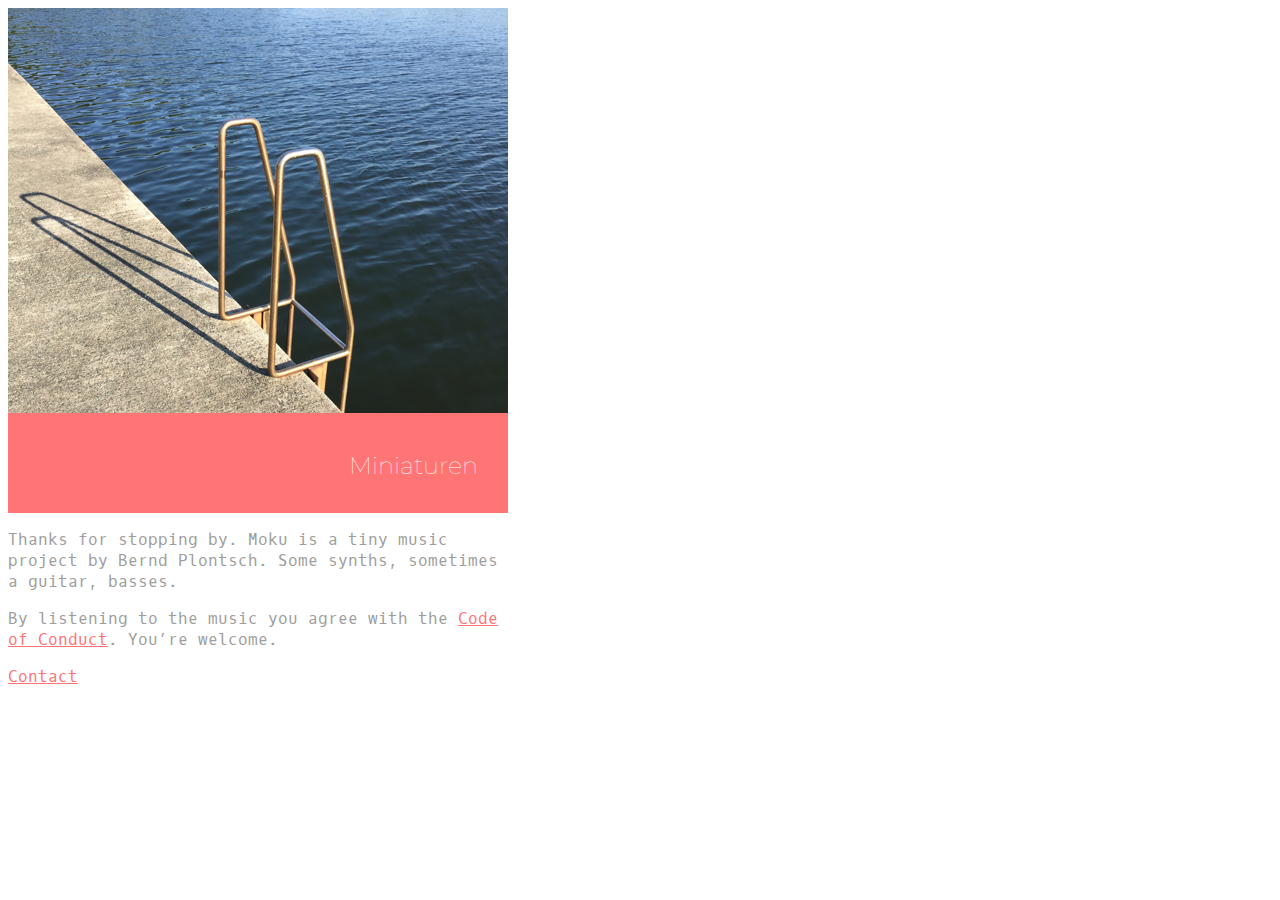
==== index.html @ fb61577e "Added wip version of code of conduct" ====
<!doctype html>
<html lang="en">
  <head>
    <meta charset="utf-8" />
    <meta name="viewport" content="width=device-width, initial-scale=1.0" />
    <title>Moku</title>
	<link href='http://fonts.googleapis.com/css?family=Oxygen+Mono' rel='stylesheet' type='text/css'>
    <link href='http://fonts.googleapis.com/css?family=Montserrat:700,400,100' rel='stylesheet' type='text/css'>
  </head>
  
  <style type="text/css" media="screen">
  	h1 {
	  font-family: 'Oxygen Mono', Helvetica, Arial, 'Lucida Grande', sans-serif;
	  color: hsla(0, 0%, 86%, 1);
	  font-size: 2em;
	}
	
  	body {
	  font-family: 'Oxygen Mono', Helvetica, Arial, 'Lucida Grande', sans-serif;
	  color: hsla(0, 0%, 62%, 1);
	  background-color: hsla(0, 0%, 95%, 1)
	  font-weight: 100;
	  font-size: 1em;
	}
	
	div {
		width:500px;
		z-index: 1;
	}
	
	a {
		color: hsla(360, 100%, 73%, 1);
	}
	
	div #caption {
		margin-top: -100px;
		background-color: hsla(360, 100%, 73%, 1);
		position: relative; width: 500px; height: 100px;
	}

	div #caption h1,h2 {
		font-family: 'Montserrat';
		padding: 10px;
		color: hsla(0, 0%, 100%, 1);
	}
		
	div #caption h1 {
		text-align:left;float:left;
		font-weight: 800;		
		padding-left: 30px;		
	}
	
	div #caption h2 {
		padding-top: 18px;				
		padding-right: 30px;		
		text-align:right;float:right;
		font-weight: 100;
	}
	
  </style>
  
  
  <body>
	  <div id="music">
		  <div id="song">
		  <img src="images/Miniaturen.png" />
		  <div id="caption">
		  	<h2>Miniaturen</h2>
		  </div>
		  </div>
		  <!--iframe width="100%" height="166" scrolling="no" frameborder="no" src="https://w.soundcloud.com/player/?url=https%3A//api.soundcloud.com/tracks/191146434&amp;color=ff5500&amp;auto_play=false&amp;hide_related=false&amp;show_comments=true&amp;show_user=true&amp;show_reposts=false"></iframe-->
	  </div>
	  
	  <div id="about">
	  <p>Thanks for stopping by. Moku is a tiny music project by Bernd Plontsch. Some synths, sometimes a guitar, basses.</p>
	  <p>By listening to the music you agree with the <a href="code-of-conduct.html">Code of Conduct</a>. You’re welcome.</p>	  	
	  </div>
	  <div><a href="https://twitter.com/berndplontsch">Contact</a></div>
  </body>
</html>
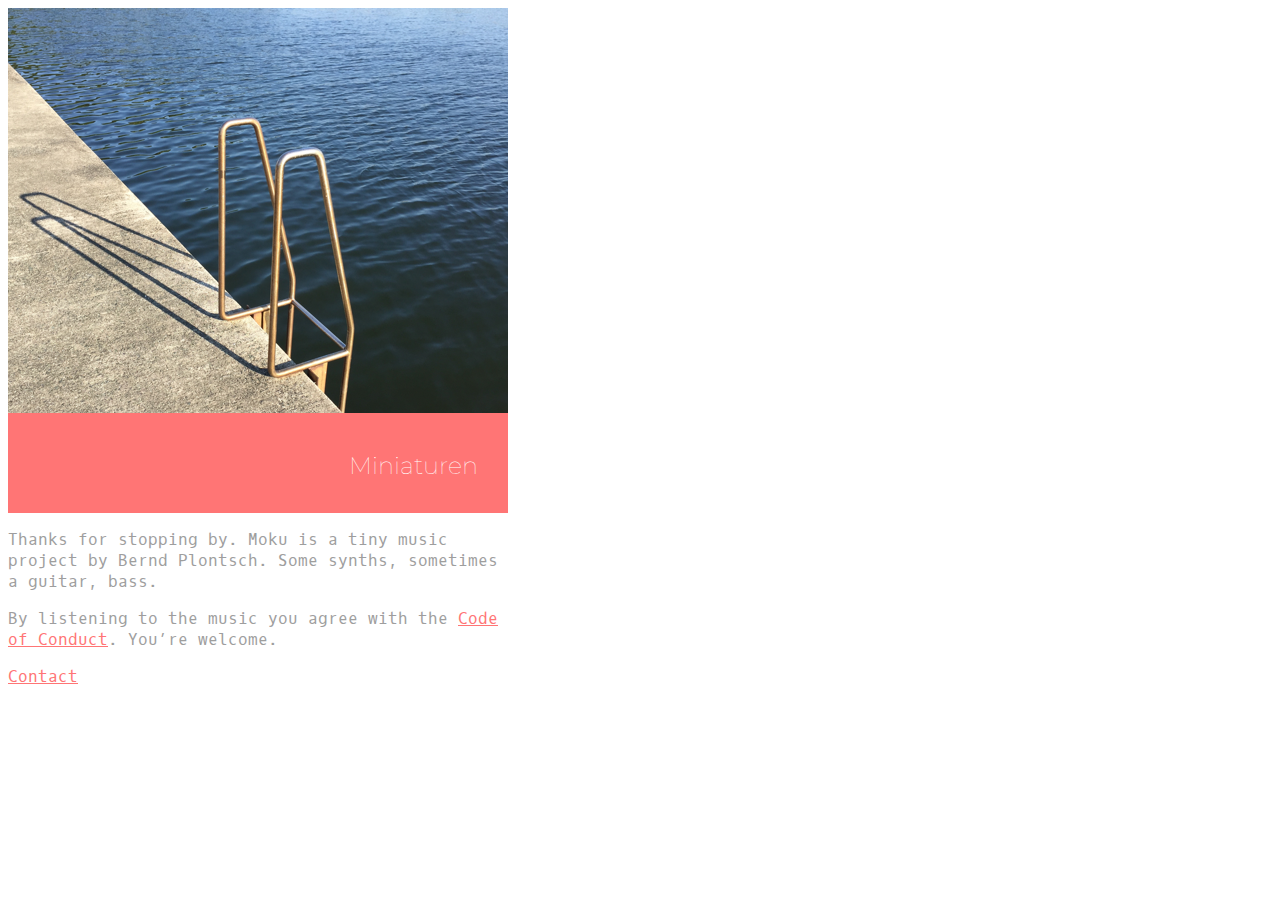
==== commit ab738c6b: "updated back link" ====
--- a/index.html
+++ b/index.html
@@ -72,7 +72,7 @@
 	  </div>
 	  
 	  <div id="about">
-	  <p>Thanks for stopping by. Moku is a tiny music project by Bernd Plontsch. Some synths, sometimes a guitar, basses.</p>
+	  <p>Thanks for stopping by. Moku is a tiny music project by Bernd Plontsch. Some synths, sometimes a guitar, bass.</p>
 	  <p>By listening to the music you agree with the <a href="code-of-conduct.html">Code of Conduct</a>. You’re welcome.</p>	  	
 	  </div>
 	  <div><a href="https://twitter.com/berndplontsch">Contact</a></div>
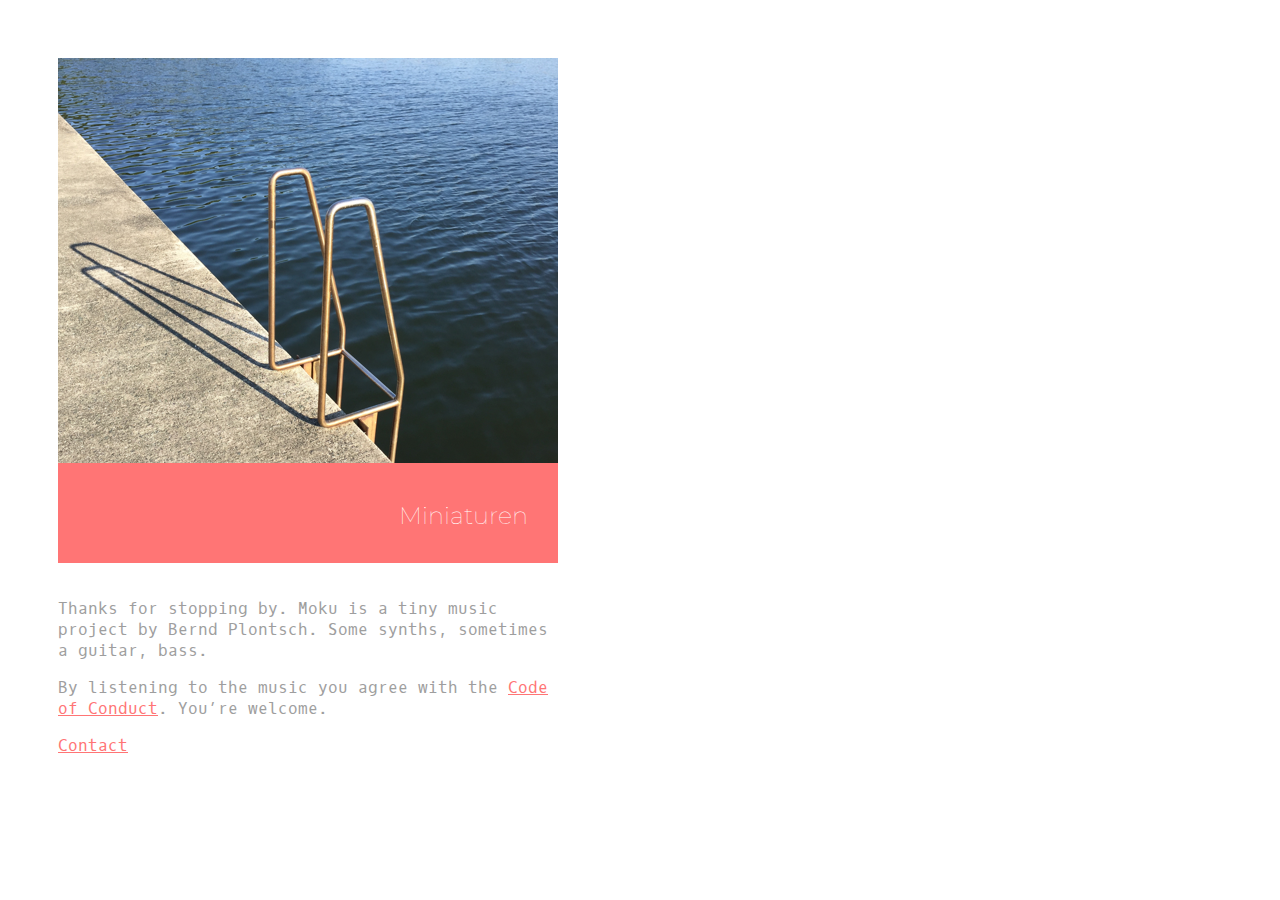
==== commit 0c095d48: "margins" ====
--- a/index.html
+++ b/index.html
@@ -21,13 +21,12 @@
 	  background-color: hsla(0, 0%, 95%, 1)
 	  font-weight: 100;
 	  font-size: 1em;
+	  
+	  padding-top: 50px;
+	  padding-left: 50px;
+	  max-width:500px;	  
 	}
-	
-	div {
-		width:500px;
-		z-index: 1;
-	}
-	
+		
 	a {
 		color: hsla(360, 100%, 73%, 1);
 	}
@@ -36,6 +35,7 @@
 		margin-top: -100px;
 		background-color: hsla(360, 100%, 73%, 1);
 		position: relative; width: 500px; height: 100px;
+		margin-bottom: 35px;
 	}
 
 	div #caption h1,h2 {
@@ -56,7 +56,7 @@
 		text-align:right;float:right;
 		font-weight: 100;
 	}
-	
+		
   </style>
   
   
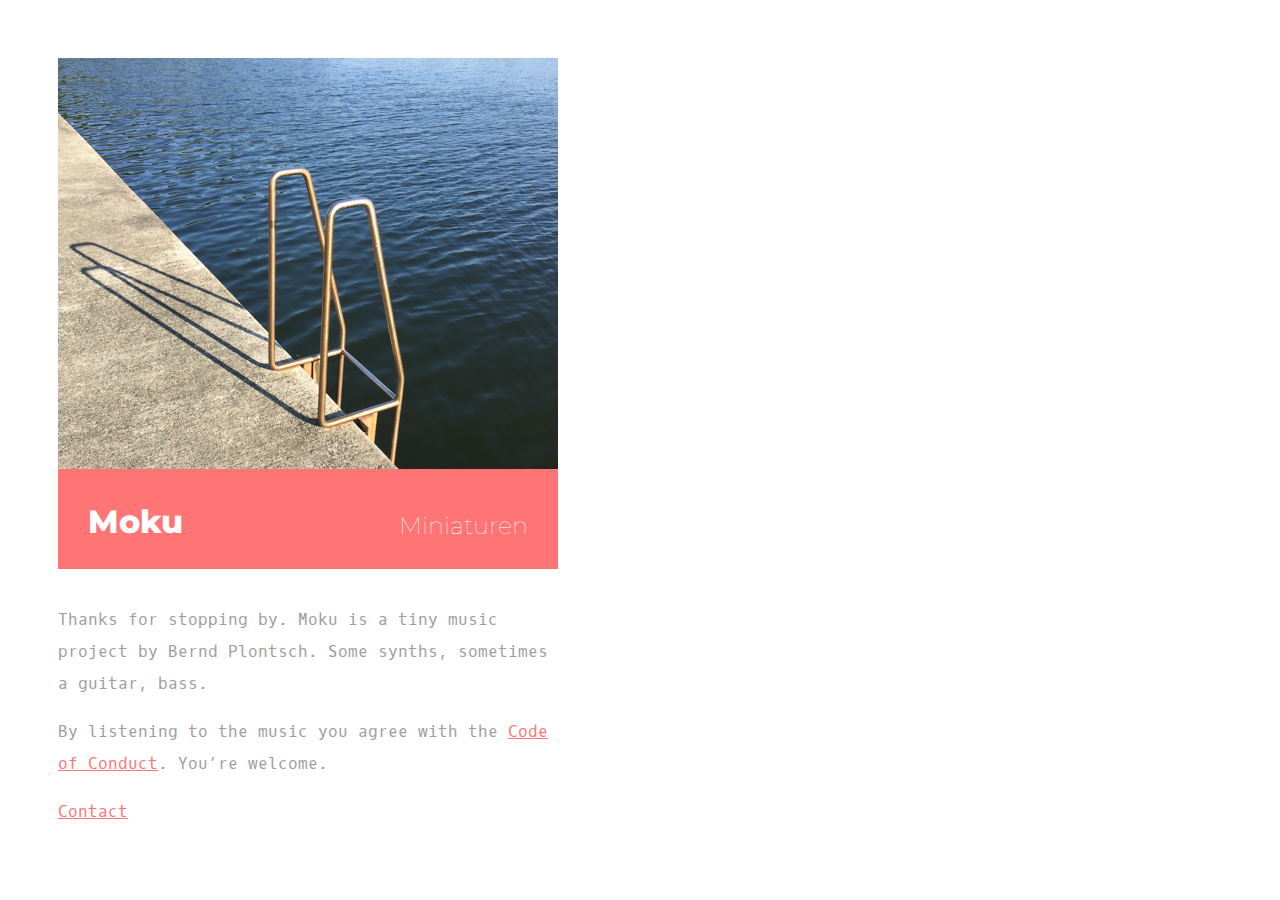
==== commit c9cb2ce9: "external css" ====
--- a/index.html
+++ b/index.html
@@ -4,58 +4,13 @@
     <meta charset="utf-8" />
     <meta name="viewport" content="width=device-width, initial-scale=1.0" />
     <title>Moku</title>
+    <link rel="stylesheet" type="text/css" href="style.css">
 	<link href='http://fonts.googleapis.com/css?family=Oxygen+Mono' rel='stylesheet' type='text/css'>
     <link href='http://fonts.googleapis.com/css?family=Montserrat:700,400,100' rel='stylesheet' type='text/css'>
   </head>
   
   <style type="text/css" media="screen">
-  	h1 {
-	  font-family: 'Oxygen Mono', Helvetica, Arial, 'Lucida Grande', sans-serif;
-	  color: hsla(0, 0%, 86%, 1);
-	  font-size: 2em;
-	}
-	
-  	body {
-	  font-family: 'Oxygen Mono', Helvetica, Arial, 'Lucida Grande', sans-serif;
-	  color: hsla(0, 0%, 62%, 1);
-	  background-color: hsla(0, 0%, 95%, 1)
-	  font-weight: 100;
-	  font-size: 1em;
-	  
-	  padding-top: 50px;
-	  padding-left: 50px;
-	  max-width:500px;	  
-	}
-		
-	a {
-		color: hsla(360, 100%, 73%, 1);
-	}
-	
-	div #caption {
-		margin-top: -100px;
-		background-color: hsla(360, 100%, 73%, 1);
-		position: relative; width: 500px; height: 100px;
-		margin-bottom: 35px;
-	}
 
-	div #caption h1,h2 {
-		font-family: 'Montserrat';
-		padding: 10px;
-		color: hsla(0, 0%, 100%, 1);
-	}
-		
-	div #caption h1 {
-		text-align:left;float:left;
-		font-weight: 800;		
-		padding-left: 30px;		
-	}
-	
-	div #caption h2 {
-		padding-top: 18px;				
-		padding-right: 30px;		
-		text-align:right;float:right;
-		font-weight: 100;
-	}
 		
   </style>
   
@@ -65,6 +20,7 @@
 		  <div id="song">
 		  <img src="images/Miniaturen.png" />
 		  <div id="caption">
+			<h1>Moku</h1>
 		  	<h2>Miniaturen</h2>
 		  </div>
 		  </div>
--- a/style.css
+++ b/style.css
@@ -0,0 +1,77 @@
+	h1,h2 {
+		font-family: 'Montserrat';
+		padding: 0px;
+		color: hsla(360, 100%, 73%, 1);
+	}	
+		
+  	body {
+	  font-family: 'Oxygen Mono', Helvetica, Arial, 'Lucida Grande', sans-serif;
+	  color: hsla(0, 0%, 62%, 1);
+	  background-color: hsla(0, 0%, 95%, 1)
+	  font-weight: 100;
+	  font-size: 1em;
+	  line-height: 2;
+	  
+	  padding-top: 50px;
+	  padding-left: 50px;
+	  padding-right: 50px;	  
+	  max-width:500px;	  
+	}
+		
+	a {
+		color: hsla(360, 100%, 73%, 1);
+	}
+	
+	div #song img,#caption {
+		max-width:100%;
+	}
+
+	
+	div #caption {
+		margin-top: -100px;
+		background-color: hsla(360, 100%, 73%, 1);
+		position: relative; width: 500px; height: 100px;
+		margin-bottom: 35px;
+	}
+
+	div #caption h1 {
+		font-family: 'Montserrat';
+		padding: 10px;
+		padding-top: 0px;
+		color: hsla(0, 0%, 100%, 1);
+	}
+
+	div #caption h2 {
+		font-family: 'Montserrat';
+		padding: 10px;
+		padding-top: 0px;		
+		margin-top: 15px;
+		color: hsla(0, 0%, 100%, 1);
+		font-weight: 100;
+	}
+		
+	div #caption h1 {
+		text-align:left;float:left;
+		font-weight: 800;		
+		padding-left: 30px;		
+	}
+	
+	div #caption h2 {
+		padding-top: 18px;				
+		padding-right: 30px;		
+		text-align:right;float:right;
+		font-weight: 100;
+	}
+	
+	
+blockquote {
+color: hsla(0, 0%, 36%, 1);
+border-left: 6px solid hsla(360, 100%, 73%, 1);
+margin: 1.5em 0px;
+padding: 0.5em 20px;
+}
+
+blockquote p {
+  display: inline;
+}
+
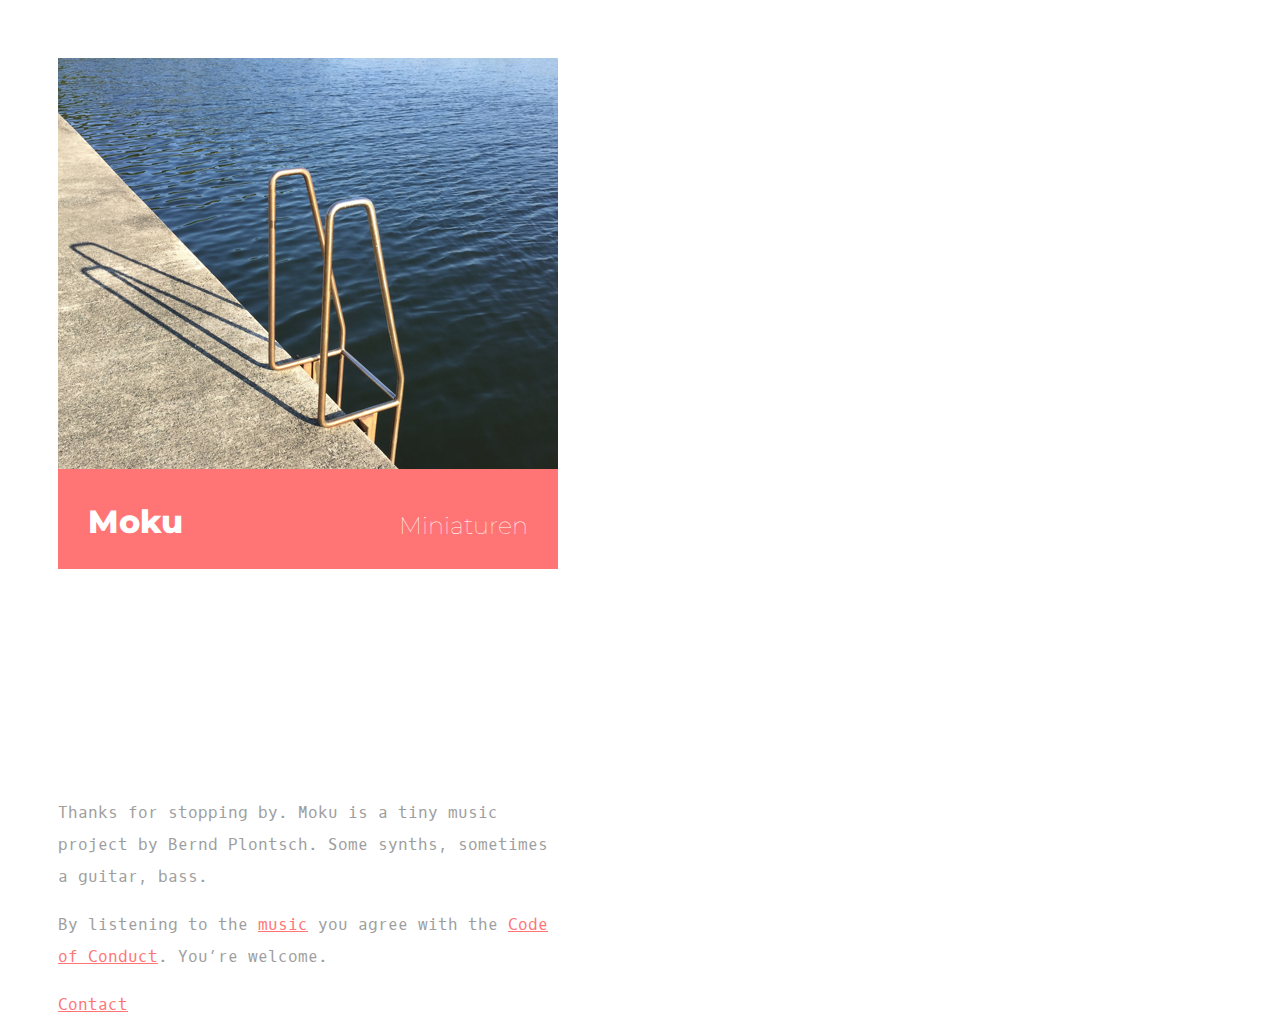
==== commit 2fb5ded0: "soundcloud link" ====
--- a/index.html
+++ b/index.html
@@ -24,12 +24,12 @@
 		  	<h2>Miniaturen</h2>
 		  </div>
 		  </div>
-		  <!--iframe width="100%" height="166" scrolling="no" frameborder="no" src="https://w.soundcloud.com/player/?url=https%3A//api.soundcloud.com/tracks/191146434&amp;color=ff5500&amp;auto_play=false&amp;hide_related=false&amp;show_comments=true&amp;show_user=true&amp;show_reposts=false"></iframe-->
+		  <iframe width="100%" height="166" scrolling="no" frameborder="no" src="https://w.soundcloud.com/player/?url=https%3A//api.soundcloud.com/tracks/233175321&amp;color=ff7777&amp;auto_play=false&amp;hide_related=false&amp;show_comments=true&amp;show_user=true&amp;show_reposts=false"></iframe>
 	  </div>
 	  
 	  <div id="about">
 	  <p>Thanks for stopping by. Moku is a tiny music project by Bernd Plontsch. Some synths, sometimes a guitar, bass.</p>
-	  <p>By listening to the music you agree with the <a href="code-of-conduct.html">Code of Conduct</a>. You’re welcome.</p>	  	
+	  <p>By listening to the <a href="https://soundcloud.com/bernd-plontsch/sets/miniaturen">music</a> you agree with the <a href="code-of-conduct.html">Code of Conduct</a>. You’re welcome.</p>	  	
 	  </div>
 	  <div><a href="https://twitter.com/berndplontsch">Contact</a></div>
   </body>
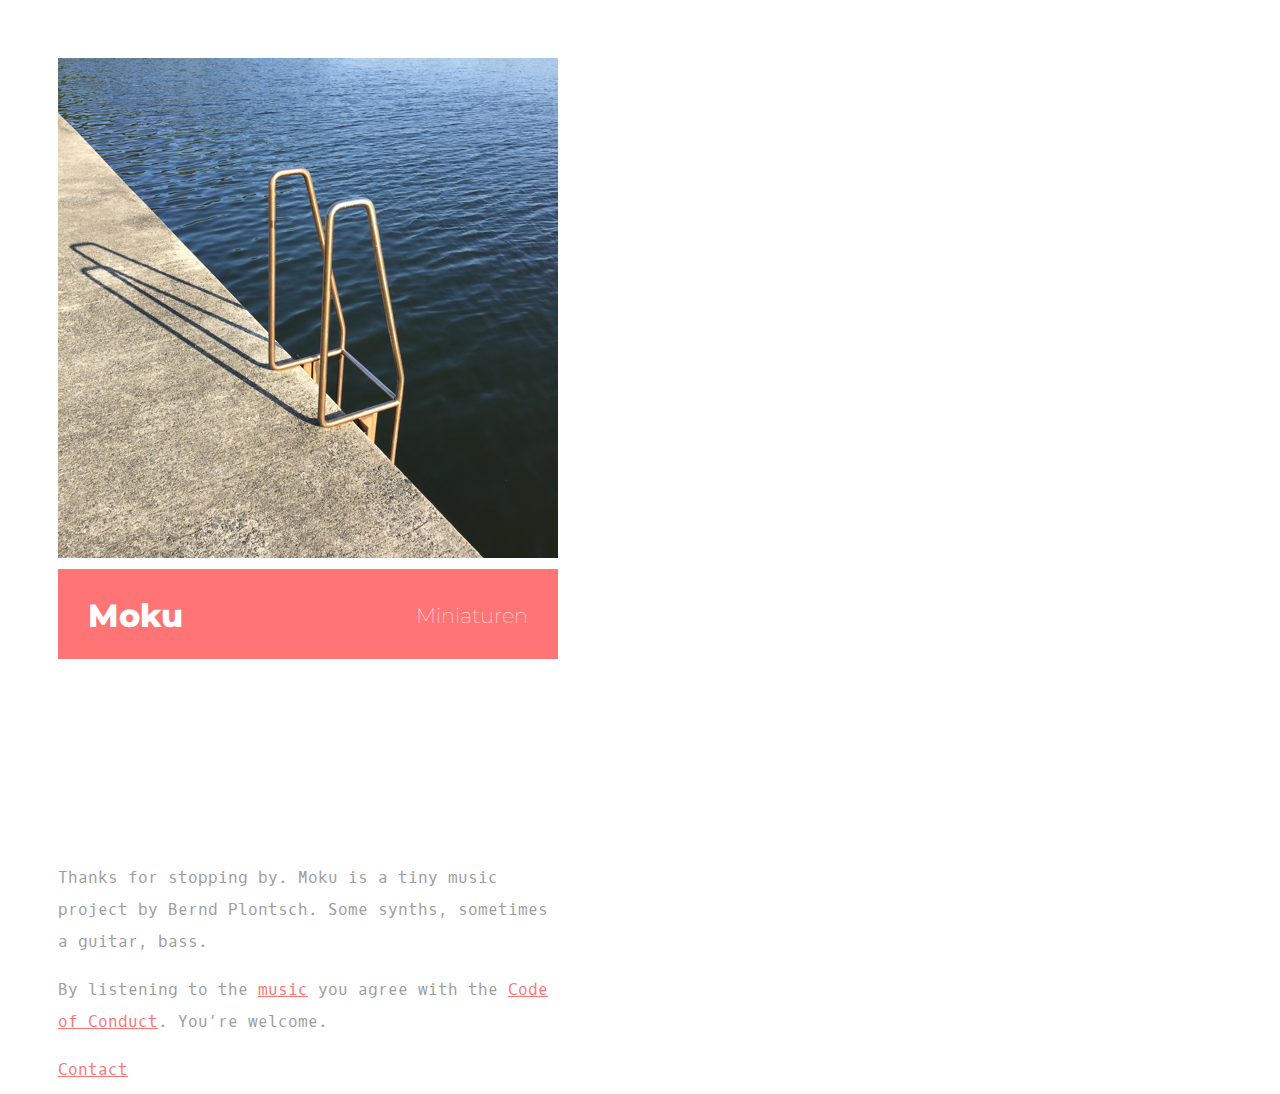
==== commit e1e1dba2: "Style updates" ====
--- a/index.html
+++ b/index.html
@@ -23,8 +23,10 @@
 			<h1>Moku</h1>
 		  	<h2>Miniaturen</h2>
 		  </div>
+		  	<div id="soundcloud">
+		  		  <iframe width="100%" height="166" scrolling="no" frameborder="no" src="https://w.soundcloud.com/player/?url=https%3A//api.soundcloud.com/tracks/233175321&amp;color=ff7777&amp;auto_play=false&amp;hide_related=false&amp;show_comments=true&amp;show_user=true&amp;show_reposts=false"></iframe>		  
+			</div>
 		  </div>
-		  <iframe width="100%" height="166" scrolling="no" frameborder="no" src="https://w.soundcloud.com/player/?url=https%3A//api.soundcloud.com/tracks/233175321&amp;color=ff7777&amp;auto_play=false&amp;hide_related=false&amp;show_comments=true&amp;show_user=true&amp;show_reposts=false"></iframe>
 	  </div>
 	  
 	  <div id="about">
--- a/style.css
+++ b/style.css
@@ -1,6 +1,8 @@
 	h1,h2 {
 		font-family: 'Montserrat';
 		padding: 0px;
+		padding-top: 1.1em;
+		line-height: 1.6em;
 		color: hsla(360, 100%, 73%, 1);
 	}	
 		
@@ -28,32 +30,28 @@
 
 	
 	div #caption {
-		margin-top: -100px;
+		height: 90px;
 		background-color: hsla(360, 100%, 73%, 1);
-		position: relative; width: 500px; height: 100px;
-		margin-bottom: 35px;
+		margin-bottom: 10px;
 	}
 
 	div #caption h1 {
 		font-family: 'Montserrat';
-		padding: 10px;
 		padding-top: 0px;
 		color: hsla(0, 0%, 100%, 1);
 	}
 
 	div #caption h2 {
 		font-family: 'Montserrat';
-		padding: 10px;
-		padding-top: 0px;		
-		margin-top: 15px;
+		font-weight: 100;		
 		color: hsla(0, 0%, 100%, 1);
-		font-weight: 100;
+		margin-top: 12px;		
 	}
 		
 	div #caption h1 {
 		text-align:left;float:left;
 		font-weight: 800;		
-		padding-left: 30px;		
+		padding-left: 30px;				
 	}
 	
 	div #caption h2 {
@@ -61,8 +59,13 @@
 		padding-right: 30px;		
 		text-align:right;float:right;
 		font-weight: 100;
+		font-size: 1.3em;		
 	}
 	
+	div #soundcloud {
+		padding-top: 0;
+		margin-top: 0;
+	}
 	
 blockquote {
 color: hsla(0, 0%, 36%, 1);
@@ -75,3 +78,26 @@
   display: inline;
 }
 
+@media (max-width: 30em) { 
+	
+	div #caption {
+		height: 70px;
+		margin-top: 0px;
+		padding-top: 0px;
+		background-color: hsla(360, 100%, 73%, 1);
+	}
+
+	div #caption h1 {
+		font-size: 1.5em;		
+		padding-left: 20px;
+		padding-top: 0px;
+	}
+
+	div #caption h2 {
+		font-size: 1em;
+		font-weight: 100;		
+		padding-top: 9px;
+		padding-right: 20px;				
+	}	
+}
+
